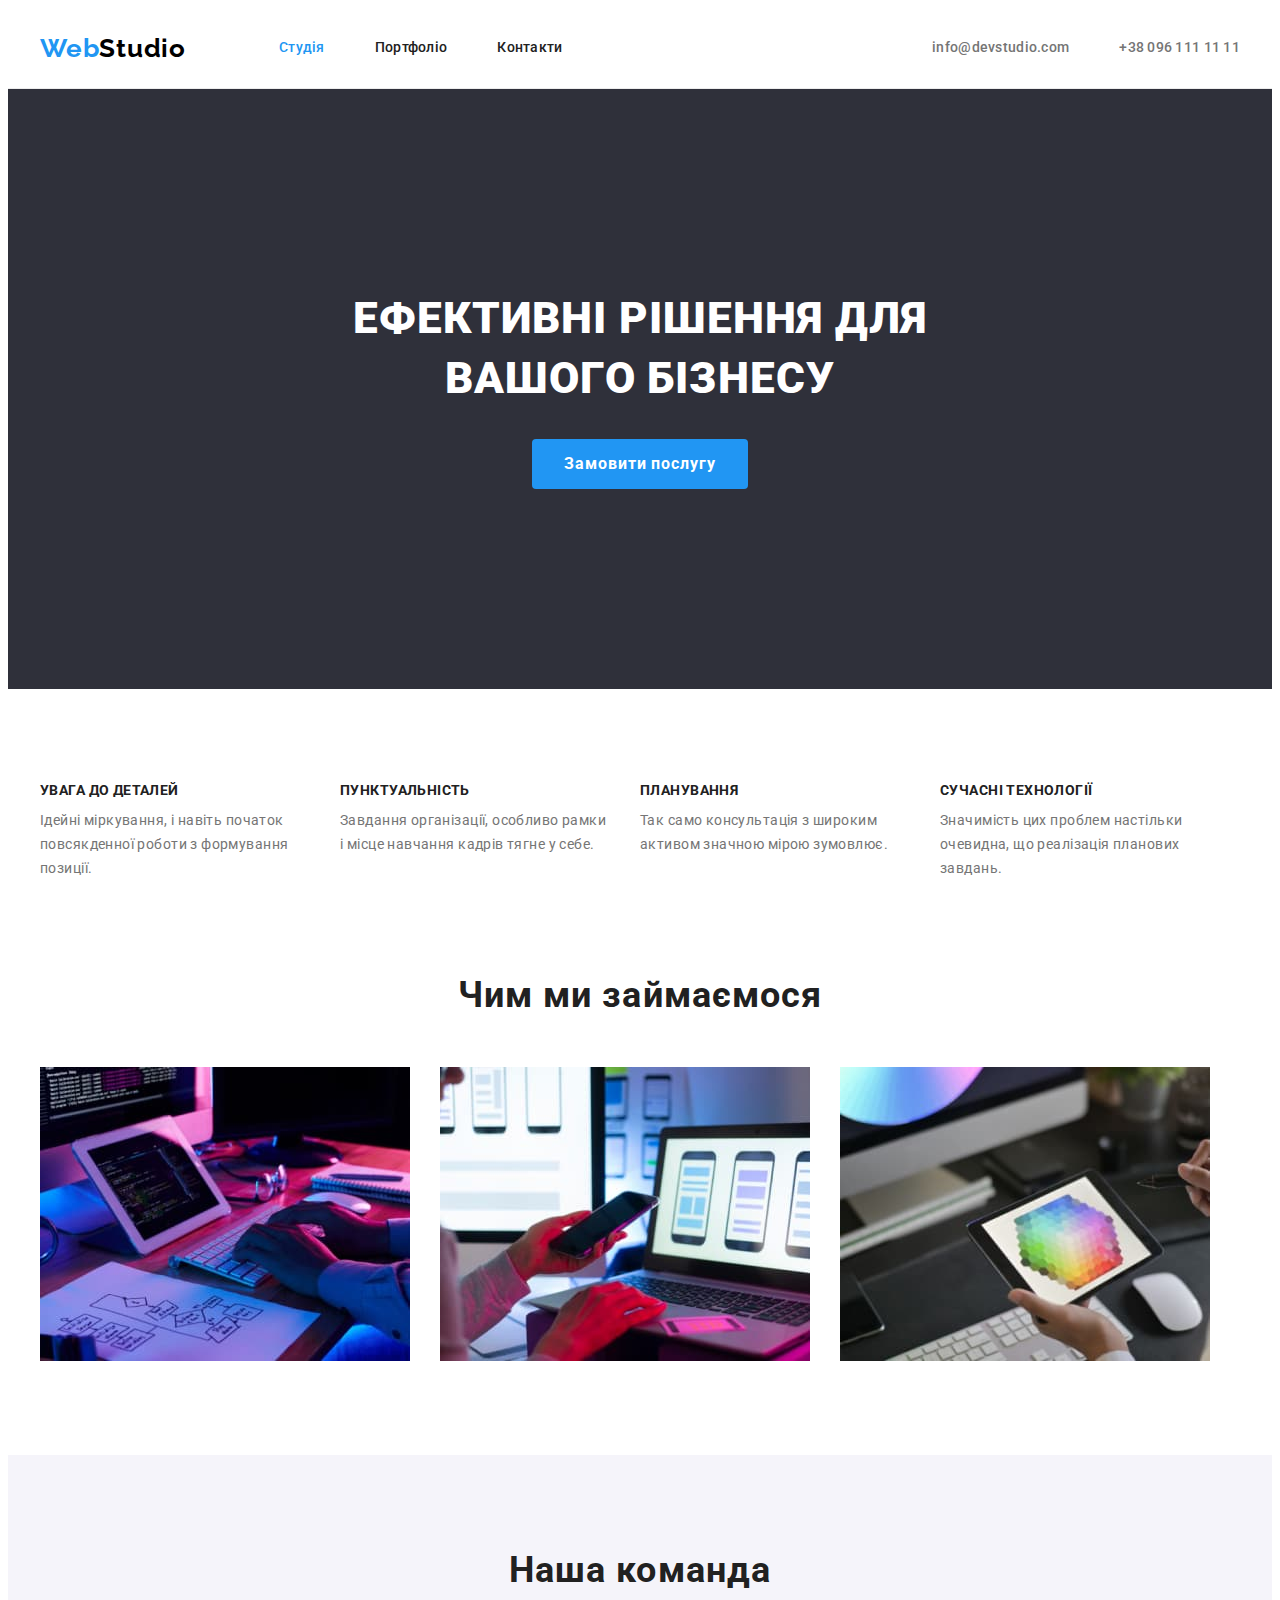
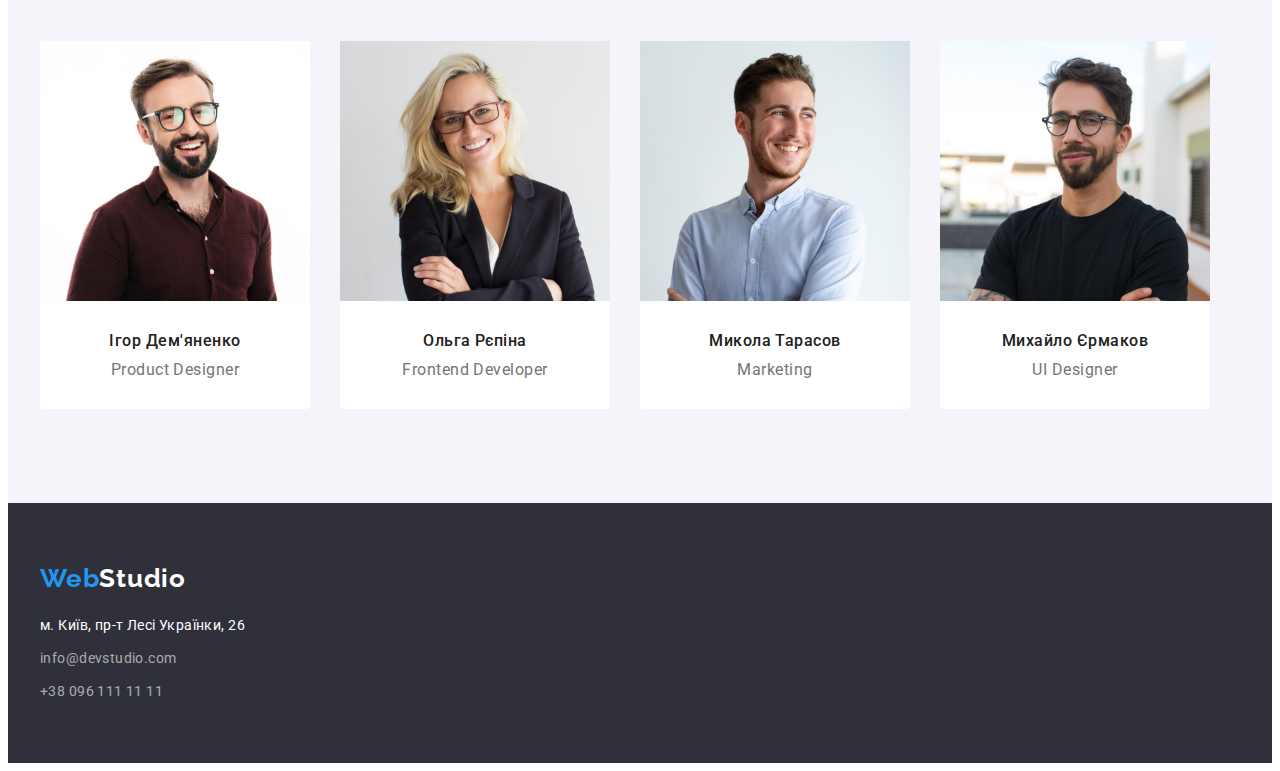
==== index.html @ 3bf7e12d "Initial commit" ====
<!DOCTYPE html>
<html lang="uk">
  <head>
    <meta charset="UTF-8" />
    <meta http-equiv="X-UA-Compatible" content="IE=edge" />
    <meta name="viewport" content="width=device-width, initial-scale=1.0" />
    <title lang="en">WebStudio</title>
    <!-- Fonts -->
    <link rel="preconnect" href="https://fonts.googleapis.com" />
    <link rel="preconnect" href="https://fonts.gstatic.com" crossorigin />
    <link
      href="https://fonts.googleapis.com/css2?family=Raleway:wght@700&family=Roboto:wght@400;500;700;900&display=swap"
      rel="stylesheet"
    />
    <!-- Modern normalize -->
    <link
      rel="stylesheet"
      href="https://cdnjs.cloudflare.com/ajax/libs/modern-normalize/1.1.0/modern-normalize.min.css"
      integrity="sha512-wpPYUAdjBVSE4KJnH1VR1HeZfpl1ub8YT/NKx4PuQ5NmX2tKuGu6U/JRp5y+Y8XG2tV+wKQpNHVUX03MfMFn9Q=="
      crossorigin="anonymous"
      referrerpolicy="no-referrer"
    />
    <!-- Styles file -->
    <link rel="stylesheet" href="./css/styles.css" />
  </head>
  <body>
    <!-- Header -->
    <header class="header">
      <div class="header-container container">
        <nav class="header-nav">
          <a href="./index.html" lang="en" class="header-logo logo link"
            >Web<span class="accent-header">Studio</span></a
          >
          <!-- Main navigation -->
          <ul class="main-nav list">
            <li>
              <a href="./index.html" class="link current">Студія</a>
            </li>
            <li>
              <a href="./portfolio.html" class="link">Портфоліо</a>
            </li>
            <li><a href="" class="link">Контакти</a></li>
          </ul>
        </nav>
        <ul class="contact list">
          <li>
            <a href="mailto:info@devstudio.com" class="link"
              >info@devstudio.com</a
            >
          </li>
          <li>
            <a href="tel:+380961111111" class="link">+38 096 111 11 11</a>
          </li>
        </ul>
      </div>
    </header>
    <main>
      <!-- Hero -->
      <section class="hero">
        <div class="container">
          <h1 class="hero-title">Ефективні рішення для вашого бізнесу</h1>
          <button type="button" class="btn">Замовити послугу</button>
        </div>
      </section>
      <!-- Our benefits -->
      <section class="benefits edge">
        <div class="container">
          <h2 class="visually-hidden">Наші переваги</h2>
          <ul class="benefits-list list">
            <li class="benefits-item">
              <h3 class="subtitle">Увага до деталей</h3>
              <p class="text">
                Ідейні міркування, і навіть початок повсякденної роботи з
                формування позиції.
              </p>
            </li>
            <li class="benefits-item">
              <h3 class="subtitle">Пунктуальність</h3>
              <p class="text">
                Завдання організації, особливо рамки і місце навчання кадрів
                тягне у себе.
              </p>
            </li>
            <li class="benefits-item">
              <h3 class="subtitle">Планування</h3>
              <p class="text">
                Так само консультація з широким активом значною мірою зумовлює.
              </p>
            </li>
            <li class="benefits-item">
              <h3 class="subtitle">Сучасні технології</h3>
              <p class="text">
                Значимість цих проблем настільки очевидна, що реалізація
                планових завдань.
              </p>
            </li>
          </ul>
        </div>
      </section>
      <!-- Our work -->
      <section class="work">
        <div class="container">
          <h2 class="title">Чим ми займаємося</h2>
          <ul class="list">
            <li class="item">
              <img
                src="./images/type-work-1.jpg"
                alt="Руки набирають код на клавіатурі"
                width="370"
                height="294"
              />
            </li>
            <li class="item">
              <img
                src="./images/type-work-2.jpg"
                alt="Одна рука тримає мобільний телефон інша працює за ноутбуком"
                width="370"
                height="294"
              />
            </li>
            <li class="item">
              <img
                src="./images/type-work-3.jpg"
                alt="Руки підбирають на планшеті колір із гами"
                width="370"
                height="294"
              />
            </li>
          </ul>
        </div>
      </section>
      <!-- Our team -->
      <section class="team edge">
        <div class="container">
          <h2 class="title">Наша команда</h2>
          <ul class="team-list list">
            <li class="team-item">
              <img
                src="./images/member-1.jpg"
                alt="Чоловік з русявим волоссям і бородою в окулярах"
                width="270"
                height="260"
              />
              <div class="description">
                <h3 class="member">Ігор Дем'яненко</h3>
                <p lang="en" class="position">Product Designer</p>
              </div>
            </li>
            <li class="team-item">
              <img
                src="./images/member-2.jpg"
                alt="Жінка з світлим волоссям в окулярах"
                width="270"
                height="260"
              />
              <div class="description">
                <h3 class="member">Ольга Рєпіна</h3>
                <p lang="en" class="position">Frontend Developer</p>
              </div>
            </li>
            <li class="team-item">
              <img
                src="./images/member-3.jpg"
                alt="Чоловік з бородою"
                width="270"
                height="260"
              />
              <div class="description">
                <h3 class="member">Микола Тарасов</h3>
                <p lang="en" class="position">Marketing</p>
              </div>
            </li>
            <li class="team-item">
              <img
                src="./images/member-4.jpg"
                alt="Чоловік з темним волоссям і бородою в окулярах"
                width="270"
                height="260"
              />
              <div class="description">
                <h3 class="member">Михайло Єрмаков</h3>
                <p lang="en" class="position">UI Designer</p>
              </div>
            </li>
          </ul>
        </div>
      </section>
    </main>
    <!-- Footer -->
    <footer class="footer">
      <div class="container">
        <a href="./index.html" class="logo link"
          >Web<span class="accent-footer">Studio</span></a
        >
        <!-- Address -->
        <address class="address">
          <ul class="list">
            <li class="item">
              <a
                href="https://goo.gl/maps/iMAEv3VVGmUvrYKr9"
                target="_blank"
                rel="noreferrer noopener nofollow"
                class="map link"
                >м. Київ, пр-т Лесі Українки, 26
              </a>
            </li>
            <li class="item">
              <a href="mailto:info@devstudio.com" class="comunication link"
                >info@devstudio.com</a
              >
            </li>
            <li class="item">
              <a href="tel:+380961111111" class="comunication link"
                >+38 096 111 11 11</a
              >
            </li>
          </ul>
        </address>
      </div>
    </footer>
  </body>
</html>
---- css/styles.css ----
:root {
  --primary-text-color: #757575;
  --secondary-text-color: #212121;
  --primary-white-color: #ffffff;
  --secondary-white-color: rgba(255, 255, 255, 0.6);
  --button-active-color: #188ce8;
  --logo-primary-color: #2196f3;
  --logo-secondary-color: #000000;
  --primary-section-color: #f5f4fa;
  --background-section-color: #2f303a;
  --header-border-color: #ececec;
  --box-border-color: #eeeeee;
  --primary-font-family: "Roboto", "Verdana", sans-serif;
  --secondary-font-family: "Raleway", "Tahoma", sans-serif;
}
/* ---------------------General styles-------------------- */

body {
  font-family: var(--primary-font-family);
  color: var(--primary-text-color);
  background-color: var(--primary-white-color);
}
.logo {
  font-family: var(--secondary-font-family);
  font-weight: 700;
  font-size: 26px;
  line-height: 1.19;
  letter-spacing: 0.03em;
  color: var(--logo-primary-color);
}
.edge {
  padding: 94px 0;
}
.container {
  width: 1200px;
  padding-right: 15px;
  padding-left: 15px;
  margin-right: auto;
  margin-left: auto;
}
.hero,
.footer {
  background-color: var(--background-section-color);
}
.btn {
  border-radius: 4px;
  font-family: var(--primary-font-family);
  cursor: pointer;
  border: transparent;
}
.title {
  margin-bottom: 50px;
  font-size: 36px;
  line-height: 1.17;
  text-align: center;
  letter-spacing: 0.03em;
  color: var(--secondary-text-color);
}
img {
  display: block;
  max-width: 100%;
  height: auto;
}

/* -------------------------Reset------------------------------ */
h1,
h2,
h3,
h4,
h5,
h6,
p {
  margin: 0;
}
.link {
  text-decoration: none;
}
.list {
  list-style: none;
  padding: 0;
  margin: 0;
}

/*-----------------------------Header-----------------------------*/

.header {
  border-bottom: 1px solid var(--header-border-color);
}
.header-container {
  display: flex;
  align-items: center;
}
.header-nav {
  display: flex;
  margin-right: auto;
  align-items: center;
}
.header-logo {
  margin-right: 93px;
}
.accent-header {
  color: var(--logo-secondary-color);
}
.main-nav,
.contact {
  display: flex;
  gap: 50px;

  font-family: var(--primary-font-family);
  font-weight: 500;
  font-size: 14px;
  line-height: 1.14;
  letter-spacing: 0.02em;
}
.main-nav .link,
.contact .link {
  display: block;
  padding: 32px 0;
}
.main-nav .link {
  color: var(--secondary-text-color);
}
.contact .link {
  color: var(--primary-text-color);
}
.link:hover,
.link:focus {
  color: var(--logo-primary-color);
}
.link.current {
  color: var(--logo-primary-color);
}

/*----------------Studio------------------*/

/*----------------Hero----------------------*/

.hero {
  padding: 200px 0;
  text-align: center;
  letter-spacing: 0.06em;
}
.hero .container {
  width: 696px;
  padding: 0;
}
.hero-title {
  margin-bottom: 30px;

  color: var(--primary-white-color);
  font-weight: 900;
  font-size: 44px;
  line-height: 1.36;
  text-transform: uppercase;
}
.hero .btn {
  min-width: 216px;
  padding: 10px 32px;

  font-weight: 700;
  font-size: 16px;
  line-height: 1.88;
  letter-spacing: 0.06em;
  color: var(--primary-white-color);
  background-color: var(--logo-primary-color);
}
.hero .btn:hover,
.hero .btn:focus {
  background-color: var(--button-active-color);
}

/* ---------------------Our benefits---------------- */

.visually-hidden {
  position: absolute;
  white-space: nowrap;
  width: 1px;
  height: 1px;
  overflow: hidden;
  border: 0;
  padding: 0;
  clip: rect(0 0 0 0);
  clip-path: inset(50%);
  margin: -1px;
}
.benefits-list {
  display: flex;
}
.benefits-item:not(:last-child) {
  margin-right: 30px;
}
.subtitle {
  margin-bottom: 10px;

  font-size: 14px;
  line-height: 1.14;
  letter-spacing: 0.03em;
  text-transform: uppercase;
  color: var(--secondary-text-color);
}
.benefits .text {
  width: 270px;
  font-size: 14px;
  line-height: 1.71;
  letter-spacing: 0.03em;
}

/* ---------------Our work------------------ */
.work {
  padding-bottom: 94px;
}
.work .list {
  display: flex;
}
.work .item:not(:last-child) {
  margin-right: 30px;
}

/* ---------------Our team------------------ */

.team {
  line-height: 1.19;
  text-align: center;
  letter-spacing: 0.03em;
  background-color: var(--primary-section-color);
}
.team-list {
  display: flex;
}
.team-item:not(:last-child) {
  margin-right: 30px;
}
.team-item {
  background-color: var(--primary-white-color);
  border-radius: 0px 0px 4px 4px;
}
.description {
  padding: 30px 0;
}
.member {
  margin-bottom: 10px;

  font-size: 16px;
  font-weight: 500;
  color: var(--secondary-text-color);
}

/* ------------Footer-------------- */
.footer {
  padding: 60px 0;
}
.footer .logo {
  display: block;
  margin-bottom: 20px;
}
.accent-footer {
  color: var(--primary-white-color);
}
.address {
  font-style: normal;
  font-size: 14px;
  line-height: 1.71;
  letter-spacing: 0.03em;
}
.address .item:not(:last-child) {
  margin-bottom: 9px;
}
.map {
  color: var(--primary-white-color);
}
.comunication {
  color: var(--secondary-white-color);
}

/* ----------Page Portfolio-------------- */

/* --------------Button menu------------ */
.menu {
  display: flex;
  justify-content: center;
  margin-bottom: 50px;
}
.menu-item:not(:last-child) {
  margin-right: 8px;
}
.menu .btn {
  padding: 6px 22px;

  font-weight: 500;
  font-size: 16px;
  line-height: 1.62;
  text-align: center;
  letter-spacing: 0.03em;
  color: var(--secondary-text-color);
  background-color: var(--primary-section-color);
}
.menu .btn:hover,
.menu .btn:focus {
  color: var(--primary-white-color);
  background-color: var(--logo-primary-color);
}
.projects {
  display: flex;
  flex-wrap: wrap;
  gap: 30px;
}
.projects-item {
  background: var(--primary-white-color);
}

.card-footer {
  width: 370px;
  border-right: 1px solid var(--box-border-color);
  border-bottom: 1px solid var(--box-border-color);
  border-left: 1px solid var(--box-border-color);
  padding: 20px 24px;
}
.projects .name {
  margin-bottom: 4px;

  font-size: 18px;
  line-height: 2;
  letter-spacing: 0.06em;
  color: var(--secondary-text-color);
}
.projects .text {
  line-height: 1.88;
  letter-spacing: 0.03em;
}
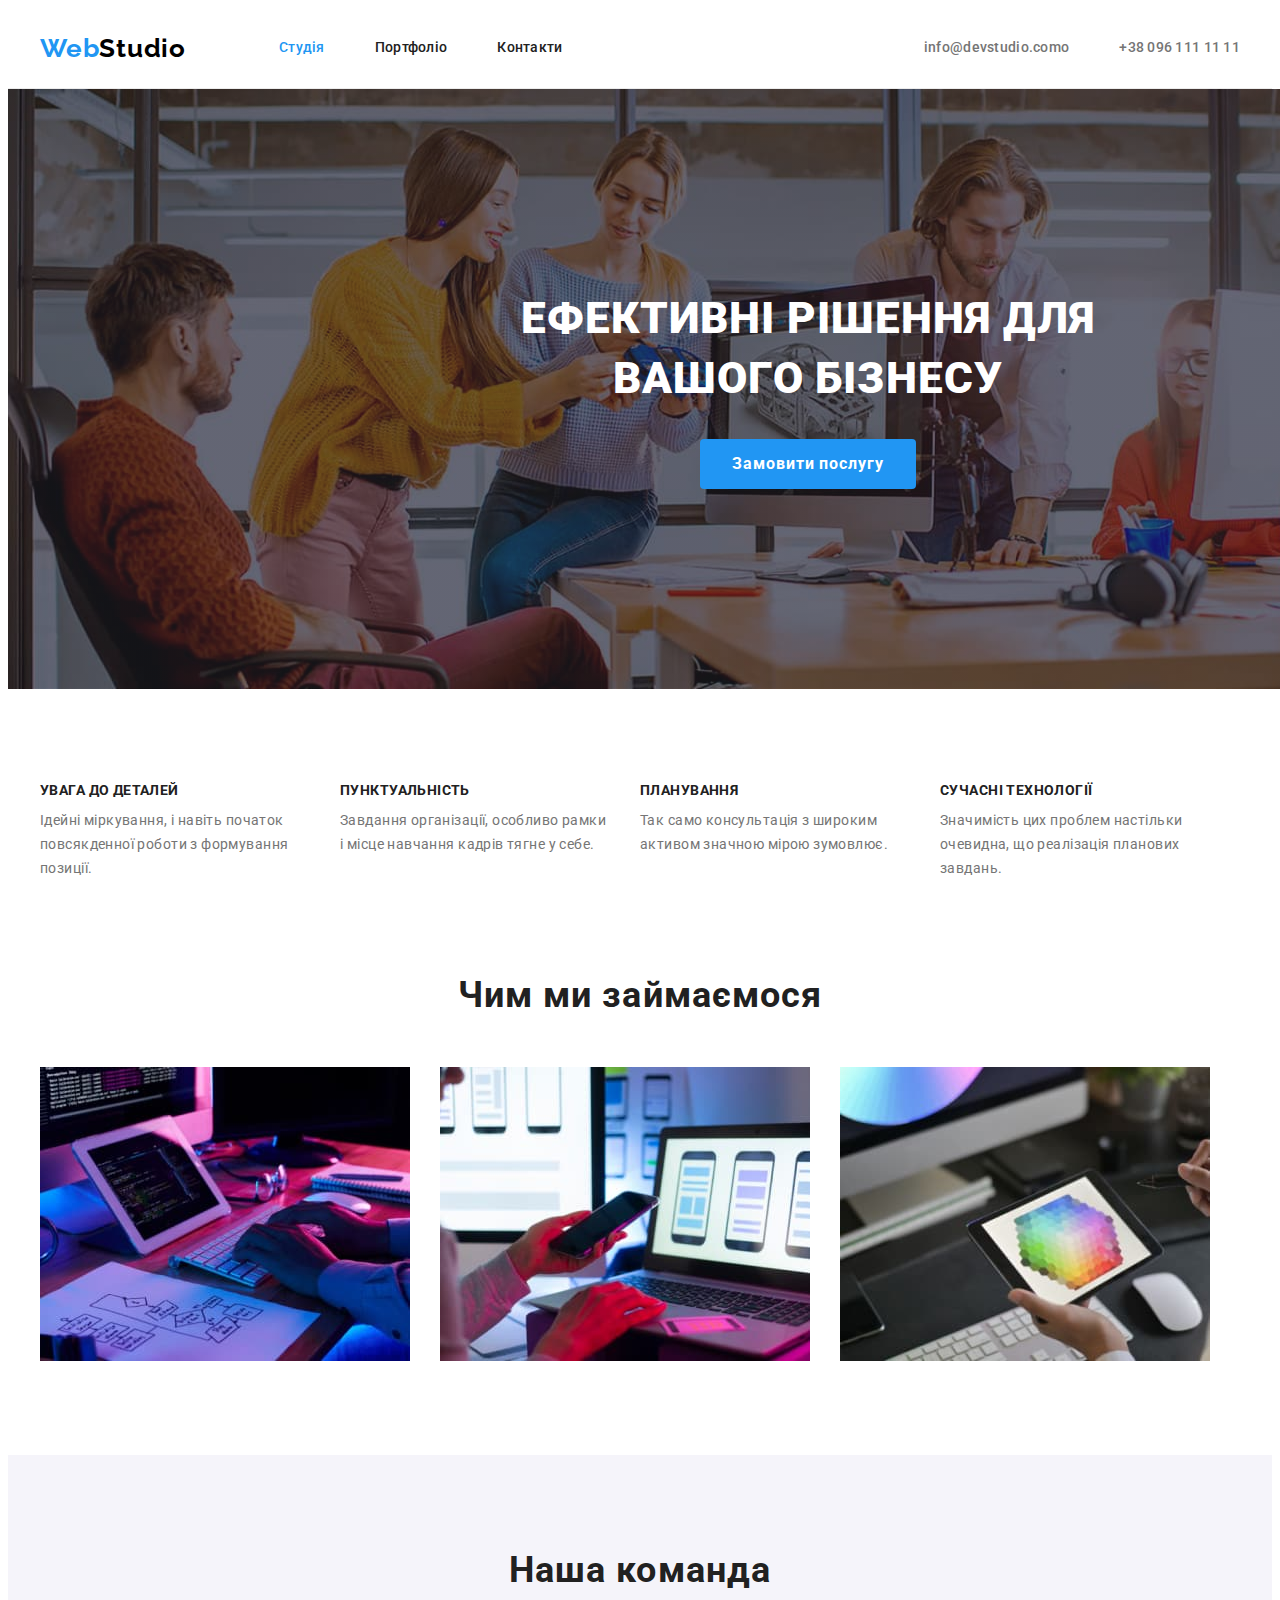
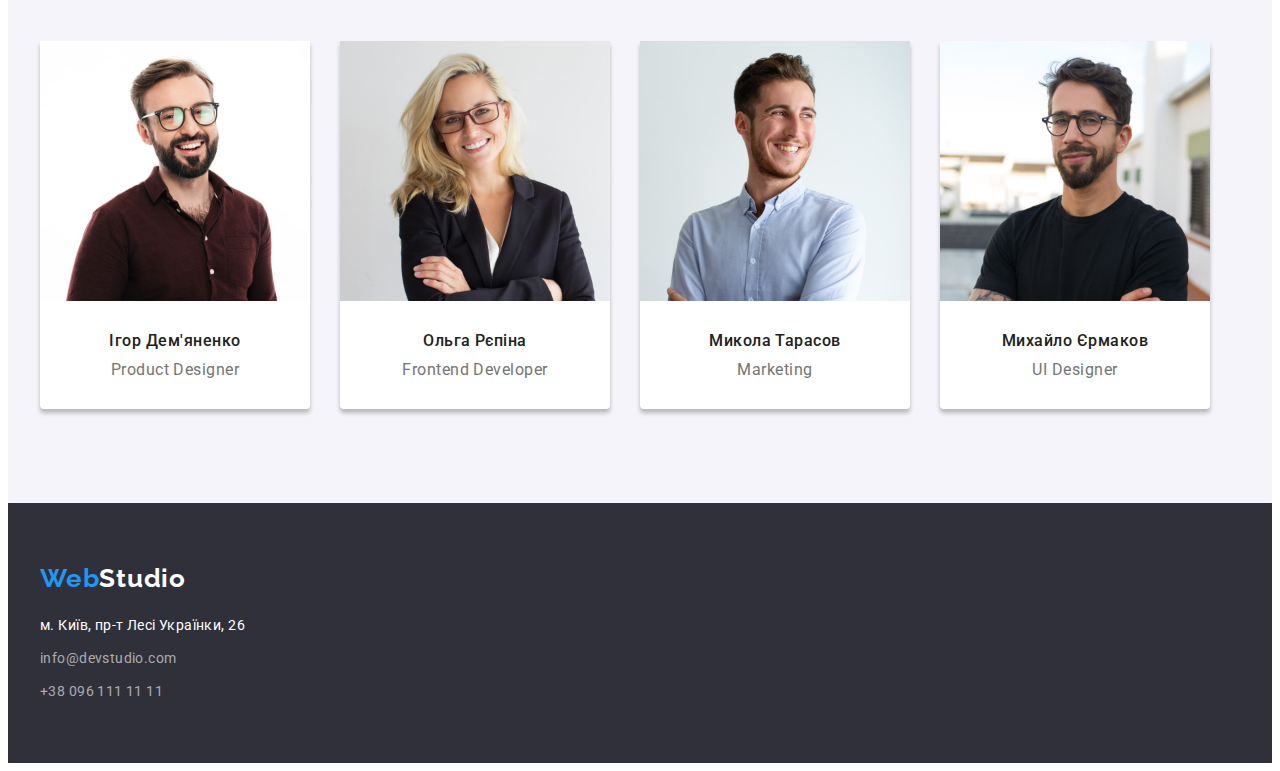
==== commit 44c0bdfb: "Додає фонове зображення в hero" ====
--- a/index.html
+++ b/index.html
@@ -44,9 +44,10 @@
         </nav>
         <ul class="contact list">
           <li>
-            <a href="mailto:info@devstudio.com" class="link"
-              >info@devstudio.com</a
-            >
+            <a href="mailto:info@devstudio.com" class="link">
+              <svg aria-label="Конверт" width="16" height="12">
+                <use href="./images/symbol-defs.svg#icon-envelope"></use></svg>
+                info@devstudio.como</a>
           </li>
           <li>
             <a href="tel:+380961111111" class="link">+38 096 111 11 11</a>
--- a/css/styles.css
+++ b/css/styles.css
@@ -10,6 +10,7 @@
   --background-section-color: #2f303a;
   --header-border-color: #ececec;
   --box-border-color: #eeeeee;
+  --bg-hero-color: #c4c4c4;
   --primary-font-family: "Roboto", "Verdana", sans-serif;
   --secondary-font-family: "Raleway", "Tahoma", sans-serif;
 }
@@ -29,7 +30,8 @@
   color: var(--logo-primary-color);
 }
 .edge {
-  padding: 94px 0;
+  padding-top: 94px;
+  padding-bottom: 94px;
 }
 .container {
   width: 1200px;
@@ -38,23 +40,25 @@
   margin-right: auto;
   margin-left: auto;
 }
-.hero,
+/* .hero, */
 .footer {
   background-color: var(--background-section-color);
 }
 .btn {
   border-radius: 4px;
+
   font-family: var(--primary-font-family);
   cursor: pointer;
   border: transparent;
 }
 .title {
   margin-bottom: 50px;
+
   font-size: 36px;
   line-height: 1.17;
+  letter-spacing: 0.03em;
+  color: var(--secondary-text-color);
   text-align: center;
-  letter-spacing: 0.03em;
-  color: var(--secondary-text-color);
 }
 img {
   display: block;
@@ -112,6 +116,13 @@
   line-height: 1.14;
   letter-spacing: 0.02em;
 }
+/* .icon-envelope {
+  width: 16px;
+  height:12px;
+  margin-left: 0;
+  margin-right: 10px;
+  fill: #757575;
+} */
 .main-nav .link,
 .contact .link {
   display: block;
@@ -136,9 +147,26 @@
 /*----------------Hero----------------------*/
 
 .hero {
+  min-width: 1600px;
+  margin-right: auto;
+  margin-left: auto;
+
+  background-image: linear-gradient(
+      to right,
+      rgba(47, 48, 58, 0.4),
+      rgba(47, 48, 58, 0.4)
+    ),
+    url(../images/overlay-bg.jpg);
+  background-repeat: no-repeat;
+  background-position: center;
+  border-style: cover;
+
   padding: 200px 0;
+
   text-align: center;
   letter-spacing: 0.06em;
+
+  background-color: var(--bg-hero-color);
 }
 .hero .container {
   width: 696px;
@@ -147,10 +175,10 @@
 .hero-title {
   margin-bottom: 30px;
 
-  color: var(--primary-white-color);
   font-weight: 900;
   font-size: 44px;
   line-height: 1.36;
+  color: var(--primary-white-color);
   text-transform: uppercase;
 }
 .hero .btn {
@@ -195,11 +223,12 @@
   font-size: 14px;
   line-height: 1.14;
   letter-spacing: 0.03em;
+  color: var(--secondary-text-color);
   text-transform: uppercase;
-  color: var(--secondary-text-color);
 }
 .benefits .text {
   width: 270px;
+
   font-size: 14px;
   line-height: 1.71;
   letter-spacing: 0.03em;
@@ -220,9 +249,9 @@
 
 .team {
   line-height: 1.19;
+  letter-spacing: 0.03em;
+  background-color: var(--primary-section-color);
   text-align: center;
-  letter-spacing: 0.03em;
-  background-color: var(--primary-section-color);
 }
 .team-list {
   display: flex;
@@ -232,10 +261,13 @@
 }
 .team-item {
   background-color: var(--primary-white-color);
-  border-radius: 0px 0px 4px 4px;
+  border-bottom-right-radius: 4px;
+  border-bottom-left-radius: 4px;
+  box-shadow: 0 4px 4px 0 rgba(0, 0, 0, 0.25);
 }
 .description {
-  padding: 30px 0;
+  padding-top: 30px;
+  padding-bottom: 30px;
 }
 .member {
   margin-bottom: 10px;
@@ -247,7 +279,8 @@
 
 /* ------------Footer-------------- */
 .footer {
-  padding: 60px 0;
+  padding-top: 60px;
+  padding-bottom: 60px;
 }
 .footer .logo {
   display: block;
@@ -289,15 +322,16 @@
   font-weight: 500;
   font-size: 16px;
   line-height: 1.62;
+  letter-spacing: 0.03em;
+  color: var(--secondary-text-color);
+  background-color: var(--primary-section-color);
   text-align: center;
-  letter-spacing: 0.03em;
-  color: var(--secondary-text-color);
-  background-color: var(--primary-section-color);
 }
 .menu .btn:hover,
 .menu .btn:focus {
   color: var(--primary-white-color);
   background-color: var(--logo-primary-color);
+  box-shadow: 0 4px 4px 0 rgba(0, 0, 0, 0.25);
 }
 .projects {
   display: flex;
@@ -307,7 +341,9 @@
 .projects-item {
   background: var(--primary-white-color);
 }
-
+.projects-item:hover {
+  box-shadow: 0 4px 4px 0 rgba(0, 0, 0, 0.25);
+}
 .card-footer {
   width: 370px;
   border-right: 1px solid var(--box-border-color);
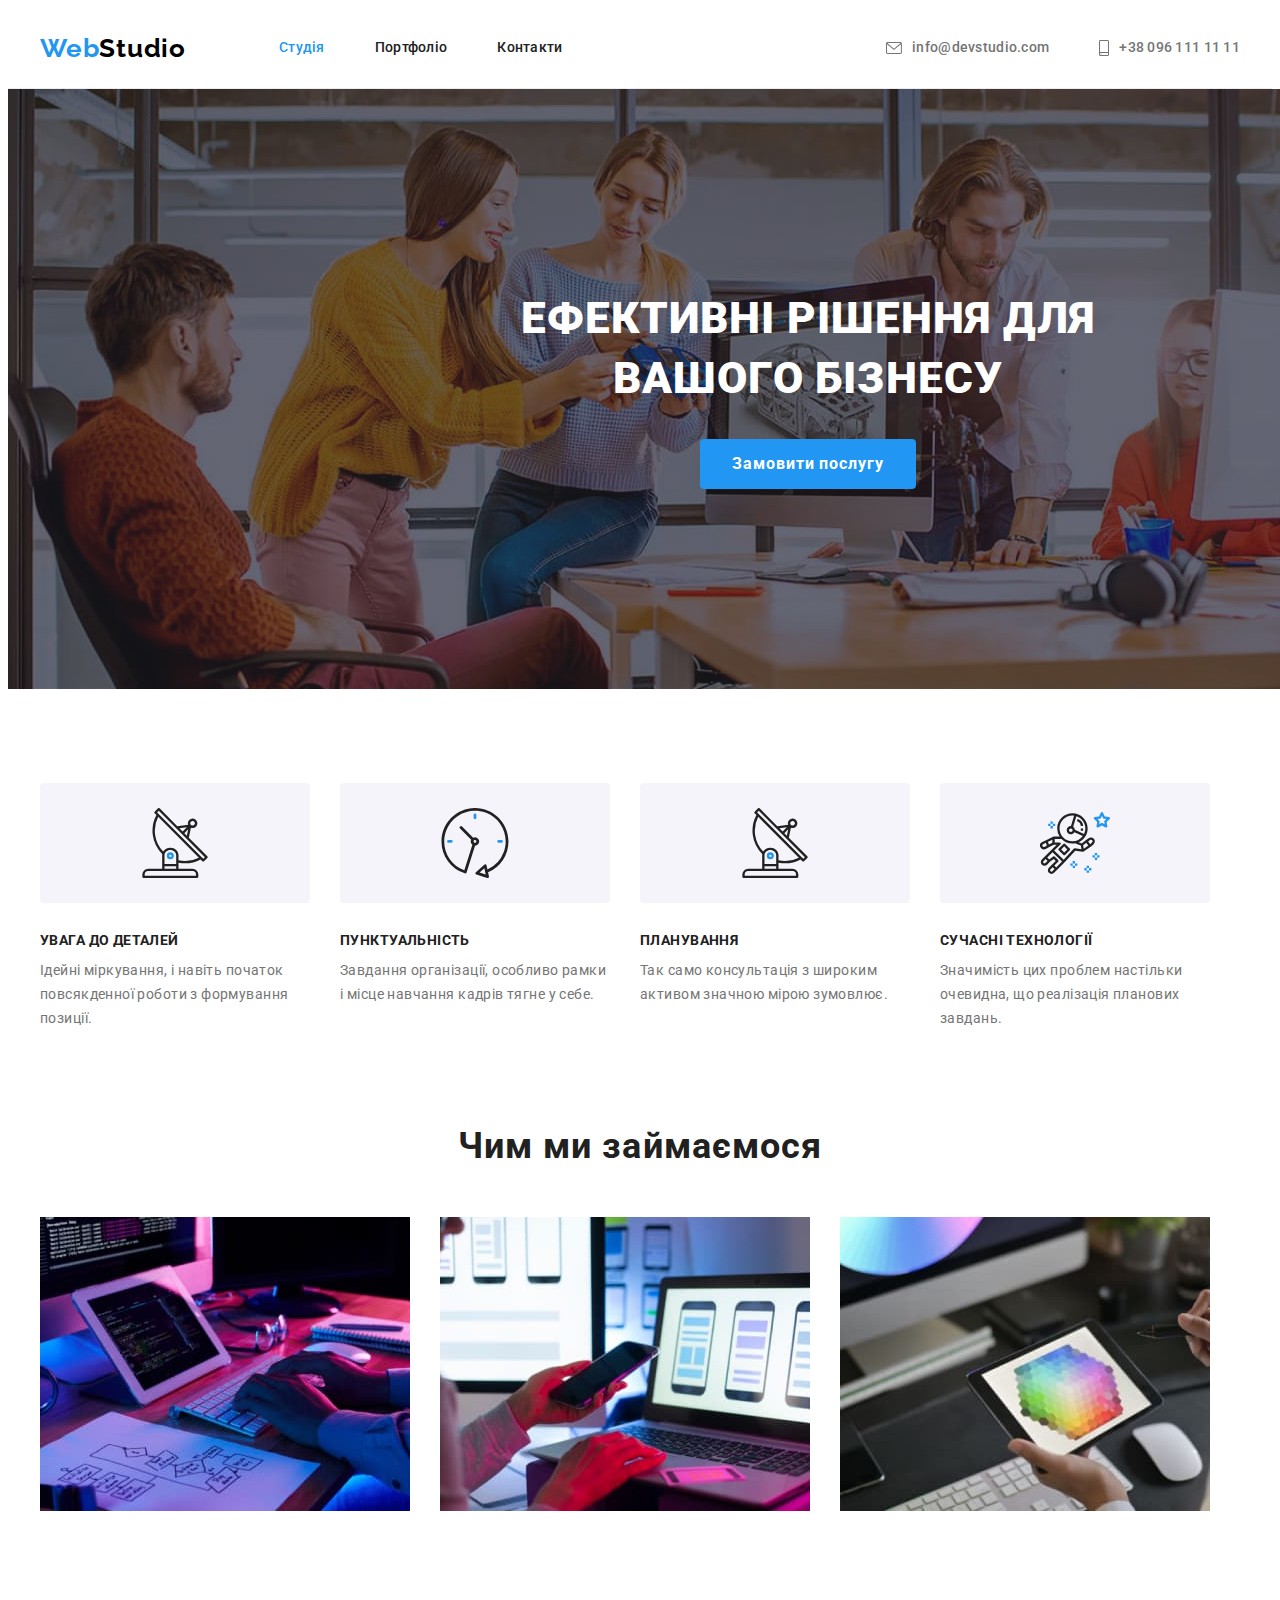
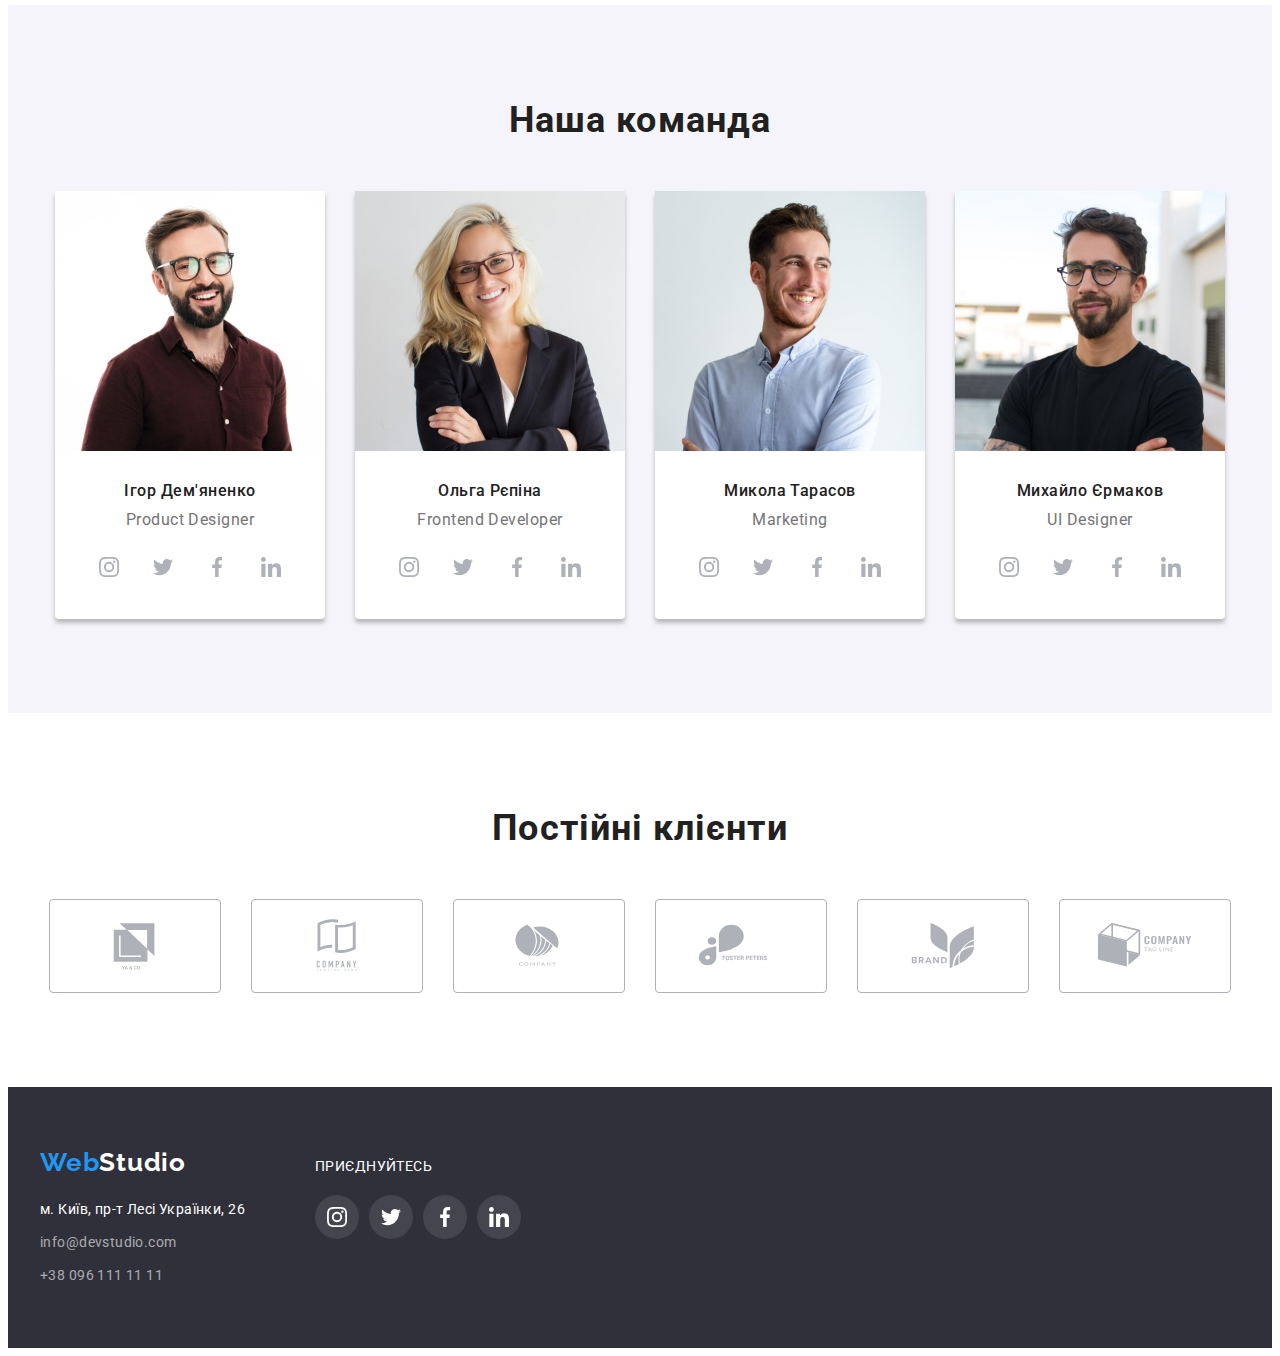
==== commit 11c06388: "Додає фон, іконки і тінь." ====
--- a/index.html
+++ b/index.html
@@ -23,14 +23,13 @@
     <!-- Styles file -->
     <link rel="stylesheet" href="./css/styles.css" />
   </head>
+
   <body>
     <!-- Header -->
     <header class="header">
       <div class="header-container container">
         <nav class="header-nav">
-          <a href="./index.html" lang="en" class="header-logo logo link"
-            >Web<span class="accent-header">Studio</span></a
-          >
+          <a href="./index.html" lang="en" class="header-logo logo link">Web<span class="accent-header">Studio</span></a>
           <!-- Main navigation -->
           <ul class="main-nav list">
             <li>
@@ -42,15 +41,30 @@
             <li><a href="" class="link">Контакти</a></li>
           </ul>
         </nav>
-        <ul class="contact list">
-          <li>
-            <a href="mailto:info@devstudio.com" class="link">
-              <svg aria-label="Конверт" width="16" height="12">
-                <use href="./images/symbol-defs.svg#icon-envelope"></use></svg>
-                info@devstudio.como</a>
+        <ul class="contacts list">
+          <li class="contacts-item">
+            <a href="mailto:info@devstudio.com" class="contacts-link link">
+              <svg
+                class="contacts-icon"
+                aria-label="Іконка конверт"
+                width="16"
+                height="12">
+                <use href="./images/sprite.svg#icon-envelope"></use>
+              </svg>
+              info@devstudio.com
+            </a>
           </li>
-          <li>
-            <a href="tel:+380961111111" class="link">+38 096 111 11 11</a>
+          <li class="contacts-item">
+            <a class="contacts-link link" href="tel:+380961111111">
+              <svg
+                class="contacts-icon"
+                aria-label="Іконка смартфон"
+                width="10"
+                height="16">
+                <use href="./images/sprite.svg#icon-smartphone"></use>
+              </svg>
+              +38 096 111 11 11
+            </a>
           </li>
         </ul>
       </div>
@@ -69,6 +83,11 @@
           <h2 class="visually-hidden">Наші переваги</h2>
           <ul class="benefits-list list">
             <li class="benefits-item">
+              <div class="border-icon">
+                <svg class="benefits-icon" width="70" height="70">
+                  <use href="./images/sprite.svg#icon-antenna"></use>
+                </svg>
+              </div>
               <h3 class="subtitle">Увага до деталей</h3>
               <p class="text">
                 Ідейні міркування, і навіть початок повсякденної роботи з
@@ -76,6 +95,11 @@
               </p>
             </li>
             <li class="benefits-item">
+              <div class="border-icon">
+                <svg class="benefits-icon" width="70" height="70">
+                  <use href="./images/sprite.svg#icon-clock"></use>
+                </svg>
+              </div>
               <h3 class="subtitle">Пунктуальність</h3>
               <p class="text">
                 Завдання організації, особливо рамки і місце навчання кадрів
@@ -83,12 +107,22 @@
               </p>
             </li>
             <li class="benefits-item">
+              <div class="border-icon">
+                <svg class="benefits-icon" width="70" height="70">
+                  <use href="./images/sprite.svg#icon-antenna"></use>
+                </svg>
+              </div>
               <h3 class="subtitle">Планування</h3>
               <p class="text">
                 Так само консультація з широким активом значною мірою зумовлює.
               </p>
             </li>
             <li class="benefits-item">
+              <div class="border-icon">
+                <svg class="benefits-icon" width="70" height="70">
+                  <use href="./images/sprite.svg#icon-astronaut"></use>
+                </svg>
+              </div>
               <h3 class="subtitle">Сучасні технології</h3>
               <p class="text">
                 Значимість цих проблем настільки очевидна, що реалізація
@@ -145,6 +179,56 @@
               <div class="description">
                 <h3 class="member">Ігор Дем'яненко</h3>
                 <p lang="en" class="position">Product Designer</p>
+                <ul class="social list">
+                  <li class="social-item">
+                    <a
+                      class="social-link link"
+                      aria-label="Іконка Instagram"
+                      href=""
+                      target="_blank"
+                      rel="noopener noreferrer">
+                      <svg class="social-icon" width="20" height="20">
+                        <use href="./images/sprite.svg#icon-instagram"></use>
+                      </svg>
+                    </a>
+                  </li>
+                  <li class="social-item">
+                    <a
+                      class="social-link link"
+                      aria-label="Іконка Twitter"
+                      href=""
+                      target="_blank"
+                      rel="noopener noreferrer">
+                      <svg class="social-icon" width="20" height="20">
+                        <use href="./images/sprite.svg#icon-twitter"></use>
+                      </svg>
+                    </a>
+                  </li>
+                  <li class="social-item">
+                    <a
+                      class="social-link link"
+                      aria-label="Іконка Facebook"
+                      href=""
+                      target="_blank"
+                      rel="noopener noreferrer">
+                      <svg class="social-icon" width="20" height="20">
+                        <use href="./images/sprite.svg#icon-facebook"></use>
+                      </svg>
+                    </a>
+                  </li>
+                  <li class="social-item">
+                    <a
+                      class="social-link link"
+                      aria-label="Іконка Linkedin"
+                      href=""
+                      target="_blank"
+                      rel="noopener noreferrer">
+                      <svg class="social-icon" width="20" height="20">
+                        <use href="./images/sprite.svg#icon-linkedin"></use>
+                      </svg>
+                    </a>
+                  </li>
+                </ul>
               </div>
             </li>
             <li class="team-item">
@@ -157,6 +241,56 @@
               <div class="description">
                 <h3 class="member">Ольга Рєпіна</h3>
                 <p lang="en" class="position">Frontend Developer</p>
+                <ul class="social list">
+                  <li class="social-item">
+                    <a
+                      class="social-link link"
+                      aria-label="Іконка Instagram"
+                      href=""
+                      target="_blank"
+                      rel="noopener noreferrer">
+                      <svg class="social-icon" width="20" height="20">
+                        <use href="./images/sprite.svg#icon-instagram"></use>
+                      </svg>
+                    </a>
+                  </li>
+                  <li class="social-item">
+                    <a
+                      class="social-link link"
+                      aria-label="Іконка Twitter"
+                      href=""
+                      target="_blank"
+                      rel="noopener noreferrer">
+                      <svg class="social-icon" width="20" height="20">
+                        <use href="./images/sprite.svg#icon-twitter"></use>
+                      </svg>
+                    </a>
+                  </li>
+                  <li class="social-item">
+                    <a
+                      class="social-link link"
+                      aria-label="Іконка Facebook"
+                      href=""
+                      target="_blank"
+                      rel="noopener noreferrer">
+                      <svg class="social-icon" width="20" height="20">
+                        <use href="./images/sprite.svg#icon-facebook"></use>
+                      </svg>
+                    </a>
+                  </li>
+                  <li class="social-item">
+                    <a
+                      class="social-link link"
+                      aria-label="Іконка Linkedin"
+                      href=""
+                      target="_blank"
+                      rel="noopener noreferrer">
+                      <svg class="social-icon" width="20" height="20">
+                        <use href="./images/sprite.svg#icon-linkedin"></use>
+                      </svg>
+                    </a>
+                  </li>
+                </ul>
               </div>
             </li>
             <li class="team-item">
@@ -169,6 +303,56 @@
               <div class="description">
                 <h3 class="member">Микола Тарасов</h3>
                 <p lang="en" class="position">Marketing</p>
+                <ul class="social list">
+                  <li class="social-item">
+                    <a
+                      class="social-link link"
+                      aria-label="Іконка Instagram"
+                      href=""
+                      target="_blank"
+                      rel="noopener noreferrer">
+                      <svg class="social-icon" width="20" height="20">
+                        <use href="./images/sprite.svg#icon-instagram"></use>
+                      </svg>
+                    </a>
+                  </li>
+                  <li class="social-item">
+                    <a
+                      class="social-link link"
+                      aria-label="Іконка Twitter"
+                      href=""
+                      target="_blank"
+                      rel="noopener noreferrer">
+                      <svg class="social-icon" width="20" height="20">
+                        <use href="./images/sprite.svg#icon-twitter"></use>
+                      </svg>
+                    </a>
+                  </li>
+                  <li class="social-item">
+                    <a
+                      class="social-link link"
+                      aria-label="Іконка Facebook"
+                      href=""
+                      target="_blank"
+                      rel="noopener noreferrer">
+                      <svg class="social-icon" width="20" height="20">
+                        <use href="./images/sprite.svg#icon-facebook"></use>
+                      </svg>
+                    </a>
+                  </li>
+                  <li class="social-item">
+                    <a
+                      class="social-link link"
+                      aria-label="Іконка Linkedin"
+                      href=""
+                      target="_blank"
+                      rel="noopener noreferrer">
+                      <svg class="social-icon" width="20" height="20">
+                        <use href="./images/sprite.svg#icon-linkedin"></use>
+                      </svg>
+                    </a>
+                  </li>
+                </ul>
               </div>
             </li>
             <li class="team-item">
@@ -181,7 +365,137 @@
               <div class="description">
                 <h3 class="member">Михайло Єрмаков</h3>
                 <p lang="en" class="position">UI Designer</p>
-              </div>
+                <ul class="social list">
+                  <li class="social-item">
+                    <a
+                      class="social-link link"
+                      aria-label="Іконка Instagram"
+                      href=""
+                      target="_blank"
+                      rel="noopener noreferrer">
+                      <svg class="social-icon" width="20" height="20">
+                        <use href="./images/sprite.svg#icon-instagram"></use>
+                      </svg>
+                    </a>
+                  </li>
+                  <li class="social-item">
+                    <a
+                      class="social-link link"
+                      aria-label="Іконка Twitter"
+                      href=""
+                      target="_blank"
+                      rel="noopener noreferrer">
+                      <svg class="social-icon" width="20" height="20">
+                        <use href="./images/sprite.svg#icon-twitter"></use>
+                      </svg>
+                    </a>
+                  </li>
+                  <li class="social-item">
+                    <a
+                      class="social-link link"
+                      aria-label="Іконка Facebook"
+                      href=""
+                      target="_blank"
+                      rel="noopener noreferrer">
+                      <svg class="social-icon" width="20" height="20">
+                        <use href="./images/sprite.svg#icon-facebook"></use>
+                      </svg>
+                    </a>
+                  </li>
+                  <li class="social-item">
+                    <a
+                      class="social-link link"
+                      aria-label="Іконка Linkedin"
+                      href=""
+                      target="_blank"
+                      rel="noopener noreferrer">
+                      <svg class="social-icon" width="20" height="20">
+                        <use href="./images/sprite.svg#icon-linkedin"></use>
+                      </svg>
+                    </a>
+                  </li>
+                </ul>
+              </div>
+            </li>
+          </ul>
+        </div>
+      </section>
+      <!-- Our clients -->
+      <section class="clients edge">
+        <div class="container">
+          <h2 class="title">Постійні клієнти</h2>
+          <ul class="client-list list">
+            <li class="client-item">
+              <a
+                class="client-link link"
+                aria-label="Іконка клієнт 1"
+                href=""
+                target="_blank"
+                rel="noopener noreferrer">
+                <svg class="client-icon" width="106" height="60">
+                  <use href="./images/sprite.svg#icon-client-1"></use>
+                </svg>
+              </a>
+            </li>
+            <li class="client-item">
+              <a
+                class="client-link link"
+                aria-label="Іконка клієнт 2"
+                href=""
+                target="_blank"
+                rel="noopener noreferrer">
+                <svg class="client-icon" width="106" height="60">
+                  <use href="./images/sprite.svg#icon-client-2"></use>
+                </svg>
+              </a>
+            </li>
+            <li class="client-item">
+              <a
+                class="client-link link"
+                aria-label="Іконка клієнт 3"
+                href=""
+                target="_blank"
+                rel="noopener noreferrer">
+                <svg class="client-icon" width="106" height="60">
+                  <use href="./images/sprite.svg#icon-client-3"></use>
+                </svg>
+              </a>
+            </li>
+            <li class="client-item">
+              <a
+                class="client-link link"
+                aria-label="Іконка клієнт 4"
+                href=""
+                target="_blank"
+                rel="noopener noreferrer">
+                <svg class="client-icon" width="106" height="60">
+                  <use href="./images/sprite.svg#icon-client-4"></use>
+                </svg>
+              </a>
+            </li>
+            <li class="client-item">
+              <a
+                class="client-link link"
+                aria-label="Іконка клієнт 5"
+                href=""
+                target="_blank"
+                rel="noopener noreferrer">
+                <svg class="client-icon" width="106" height="60">
+                  <use href="./images/sprite.svg#icon-client-5"></use>
+                </svg>
+              </a>
+            </li>
+            <li class="client-item">
+              <a
+                class="client-link link"
+                aria-label="Іконка клієнт 6"
+                href=""
+                target="_blank"
+                rel="noopener noreferrer">
+                <svg class="client-icon" width="106" height="60">
+                  <use href="./images/sprite.svg#icon-client-6"></use>
+                </svg>
+              </a>
             </li>
           </ul>
         </div>
@@ -189,34 +503,87 @@
     </main>
     <!-- Footer -->
     <footer class="footer">
-      <div class="container">
-        <a href="./index.html" class="logo link"
-          >Web<span class="accent-footer">Studio</span></a
-        >
-        <!-- Address -->
-        <address class="address">
-          <ul class="list">
-            <li class="item">
-              <a
-                href="https://goo.gl/maps/iMAEv3VVGmUvrYKr9"
-                target="_blank"
-                rel="noreferrer noopener nofollow"
-                class="map link"
-                >м. Київ, пр-т Лесі Українки, 26
-              </a>
-            </li>
-            <li class="item">
-              <a href="mailto:info@devstudio.com" class="comunication link"
-                >info@devstudio.com</a
-              >
-            </li>
-            <li class="item">
-              <a href="tel:+380961111111" class="comunication link"
-                >+38 096 111 11 11</a
-              >
+      <div class="footer-container container">
+        <div class="footer-box">
+          <a href="./index.html" class="logo link">Web<span class="accent-footer">Studio</span></a>
+          <!-- Address -->
+          <address class="address">
+            <ul class="list">
+              <li class="item">
+                <a
+                  href="https://goo.gl/maps/iMAEv3VVGmUvrYKr9"
+                  target="_blank"
+                  rel="noreferrer noopener nofollow"
+                  class="map link">
+                  м. Київ, пр-т Лесі Українки, 26
+                </a>
+              </li>
+              <li class="item">
+                <a href="mailto:info@devstudio.com" class="comunication link">
+                  info@devstudio.com
+                </a>
+              </li>
+              <li class="item">
+                <a href="tel:+380961111111" class="comunication link">
+                  +38 096 111 11 11
+                </a>
+              </li>
+            </ul>
+          </address>
+        </div>
+        <div class="footer-icon">
+          <p class="subtitle">Приєднуйтесь</p>
+          <ul class="social list">
+            <li class="footer-social-item">
+              <a
+                class="footer-social-link social-link link"
+                aria-label="Іконка Instagram"
+                href=""
+                target="_blank"
+                rel="noopener noreferrer">
+                <svg class="social-icon" width="20" height="20">
+                  <use href="./images/sprite.svg#icon-instagram"></use>
+                </svg>
+              </a>
+            </li>
+            <li class="footer-social-item">
+              <a
+                class="footer-social-link social-link link"
+                aria-label="Іконка Twitter"
+                href=""
+                target="_blank"
+                rel="noopener noreferrer">
+                <svg class="social-icon" width="20" height="20">
+                  <use href="./images/sprite.svg#icon-twitter"></use>
+                </svg>
+              </a>
+            </li>
+            <li class="footer-social-item">
+              <a
+                class="footer-social-link social-link link"
+                aria-label="Іконка Facebook"
+                href=""
+                target="_blank"
+                rel="noopener noreferrer">
+                <svg class="social-icon" width="20" height="20">
+                  <use href="./images/sprite.svg#icon-facebook"></use>
+                </svg>
+              </a>
+            </li>
+            <li class="footer-social-item">
+              <a
+                class="footer-social-link social-link link"
+                aria-label="Іконка Linkedin"
+                href=""
+                target="_blank"
+                rel="noopener noreferrer">
+                <svg class="social-icon" width="20" height="20">
+                  <use href="./images/sprite.svg#icon-linkedin"></use>
+                </svg>
+              </a>
             </li>
           </ul>
-        </address>
+        </div>
       </div>
     </footer>
   </body>
--- a/css/styles.css
+++ b/css/styles.css
@@ -11,6 +11,9 @@
   --header-border-color: #ececec;
   --box-border-color: #eeeeee;
   --bg-hero-color: #c4c4c4;
+  --icon-body-color: #afb1b8;
+  --icon-footer-bgc: rgba(255, 255, 255, 0.1);
+
   --primary-font-family: "Roboto", "Verdana", sans-serif;
   --secondary-font-family: "Raleway", "Tahoma", sans-serif;
 }
@@ -40,16 +43,15 @@
   margin-right: auto;
   margin-left: auto;
 }
-/* .hero, */
 .footer {
   background-color: var(--background-section-color);
 }
 .btn {
-  border-radius: 4px;
-
   font-family: var(--primary-font-family);
+
   cursor: pointer;
   border: transparent;
+  border-radius: 4px;
 }
 .title {
   margin-bottom: 50px;
@@ -65,7 +67,6 @@
   max-width: 100%;
   height: auto;
 }
-
 /* -------------------------Reset------------------------------ */
 h1,
 h2,
@@ -80,9 +81,9 @@
   text-decoration: none;
 }
 .list {
-  list-style: none;
   padding: 0;
   margin: 0;
+  list-style: none;
 }
 
 /*-----------------------------Header-----------------------------*/
@@ -96,8 +97,8 @@
 }
 .header-nav {
   display: flex;
+  align-items: center;
   margin-right: auto;
-  align-items: center;
 }
 .header-logo {
   margin-right: 93px;
@@ -106,7 +107,7 @@
   color: var(--logo-secondary-color);
 }
 .main-nav,
-.contact {
+.contacts {
   display: flex;
   gap: 50px;
 
@@ -116,27 +117,27 @@
   line-height: 1.14;
   letter-spacing: 0.02em;
 }
-/* .icon-envelope {
-  width: 16px;
-  height:12px;
-  margin-left: 0;
-  margin-right: 10px;
-  fill: #757575;
-} */
 .main-nav .link,
-.contact .link {
-  display: block;
+.contacts .link {
   padding: 32px 0;
 }
 .main-nav .link {
   color: var(--secondary-text-color);
 }
-.contact .link {
+.contacts .link {
   color: var(--primary-text-color);
+}
+.contacts-link {
+  display: flex;
+  align-items: center;
+  gap: 10px;
 }
 .link:hover,
 .link:focus {
   color: var(--logo-primary-color);
+}
+.contacts-icon {
+  fill: currentColor;
 }
 .link.current {
   color: var(--logo-primary-color);
@@ -217,6 +218,22 @@
 .benefits-item:not(:last-child) {
   margin-right: 30px;
 }
+.border-icon {
+  display: flex;
+  justify-content: center;
+  align-items: center;
+  width: 270px;
+  height: 120px;
+
+  margin-bottom: 30px;
+  border-radius: 4px;
+  background-color: var(--primary-section-color);
+}
+.benefits-icon {
+  display: flex;
+  justify-content: center;
+  align-items: center;
+}
 .subtitle {
   margin-bottom: 10px;
 
@@ -250,11 +267,14 @@
 .team {
   line-height: 1.19;
   letter-spacing: 0.03em;
+  text-align: center;
+
   background-color: var(--primary-section-color);
-  text-align: center;
 }
 .team-list {
   display: flex;
+  justify-content: center;
+  align-items: center;
 }
 .team-item:not(:last-child) {
   margin-right: 30px;
@@ -276,12 +296,72 @@
   font-weight: 500;
   color: var(--secondary-text-color);
 }
+.position {
+  margin-bottom: 16px;
+}
+.social {
+  display: flex;
+  justify-content: center;
+  align-items: center;
+  gap: 10px;
+}
+.social-link {
+  display: flex;
+  justify-content: center;
+  align-items: center;
+  width: 44px;
+  height: 44px;
+
+  border-radius: 50%;
+  color: var(--icon-body-color);
+}
+.social-link:hover,
+.social-link:focus {
+  color: var(--primary-white-color);
+  background-color: var(--logo-primary-color);
+}
+.social-icon {
+  fill: currentColor;
+}
+/* ------------Our clients------------- */
+.client-list {
+  display: flex;
+  justify-content: center;
+  align-items: center;
+  gap: 30px;
+}
+.client-link {
+  display: flex;
+  justify-content: center;
+  align-items: center;
+  width: 170px;
+  height: 92px;
+  color: var(--icon-body-color);
+
+  border: 1px solid var(--icon-body-color);
+  border-radius: 4px;
+}
+.client-link:hover,
+.client-link:focus {
+  color: var(--logo-primary-color);
+  border-color: var(--logo-primary-color);
+}
+.client-icon {
+  fill: currentColor;
+}
 
 /* ------------Footer-------------- */
 .footer {
   padding-top: 60px;
   padding-bottom: 60px;
 }
+.footer-container {
+  display: flex;
+  align-items: baseline;
+}
+.footer-box {
+  margin-right: 70px;
+}
 .footer .logo {
   display: block;
   margin-bottom: 20px;
@@ -304,7 +384,20 @@
 .comunication {
   color: var(--secondary-white-color);
 }
-
+.footer-icon .subtitle {
+  margin-bottom: 20px;
+}
+.footer-icon .subtitle {
+  color: var(--primary-white-color);
+}
+.footer-social-link {
+  color: var(--primary-white-color);
+  background-color: var(--icon-footer-bgc);
+}
+.footer-social-link:hover,
+.footer-social-link:focus {
+  background-color: var(--logo-primary-color);
+}
 /* ----------Page Portfolio-------------- */
 
 /* --------------Button menu------------ */
@@ -323,9 +416,9 @@
   font-size: 16px;
   line-height: 1.62;
   letter-spacing: 0.03em;
+  text-align: center;
   color: var(--secondary-text-color);
   background-color: var(--primary-section-color);
-  text-align: center;
 }
 .menu .btn:hover,
 .menu .btn:focus {
@@ -341,15 +434,19 @@
 .projects-item {
   background: var(--primary-white-color);
 }
-.projects-item:hover {
+.projects-link {
+  display: block;
+}
+.projects-link:hover {
   box-shadow: 0 4px 4px 0 rgba(0, 0, 0, 0.25);
 }
 .card-footer {
+  padding: 20px 24px;
   width: 370px;
+
   border-right: 1px solid var(--box-border-color);
   border-bottom: 1px solid var(--box-border-color);
   border-left: 1px solid var(--box-border-color);
-  padding: 20px 24px;
 }
 .projects .name {
   margin-bottom: 4px;
@@ -362,4 +459,5 @@
 .projects .text {
   line-height: 1.88;
   letter-spacing: 0.03em;
-}
+  color: var(--primary-text-color);
+}
